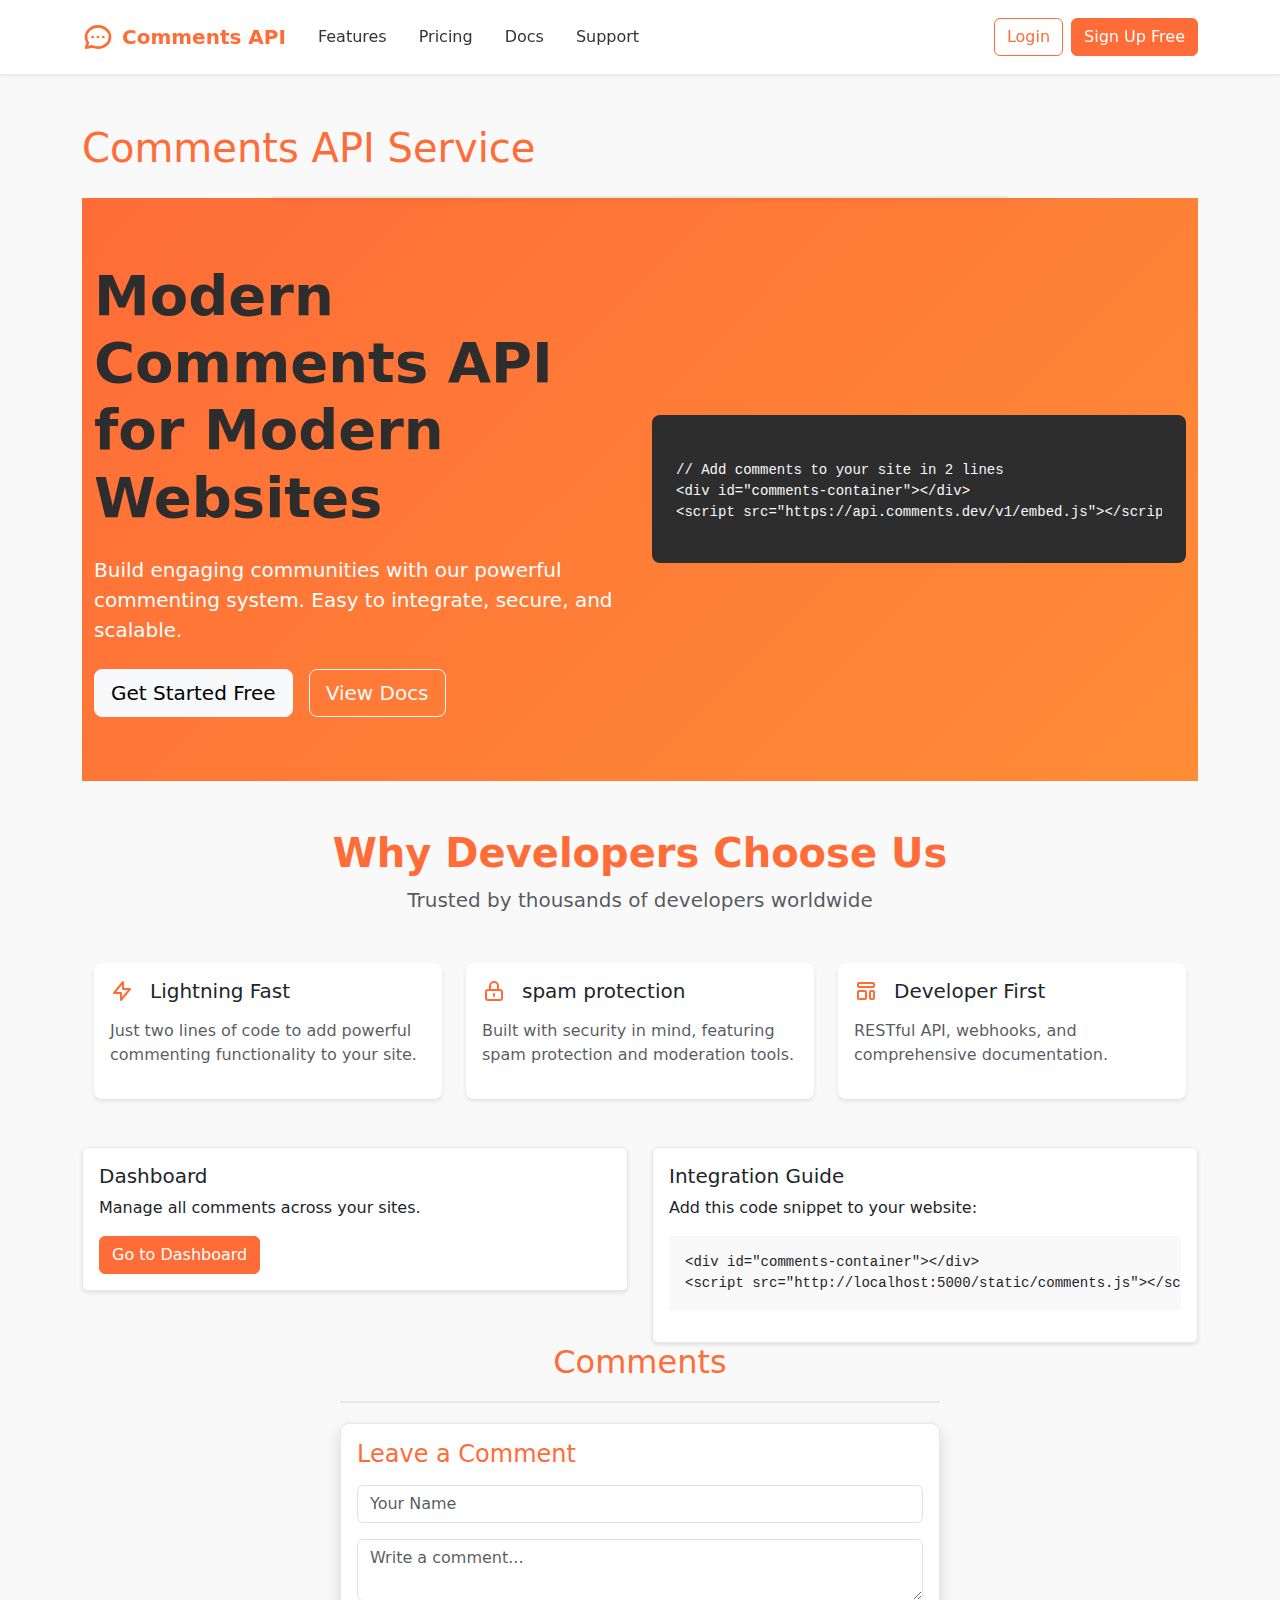
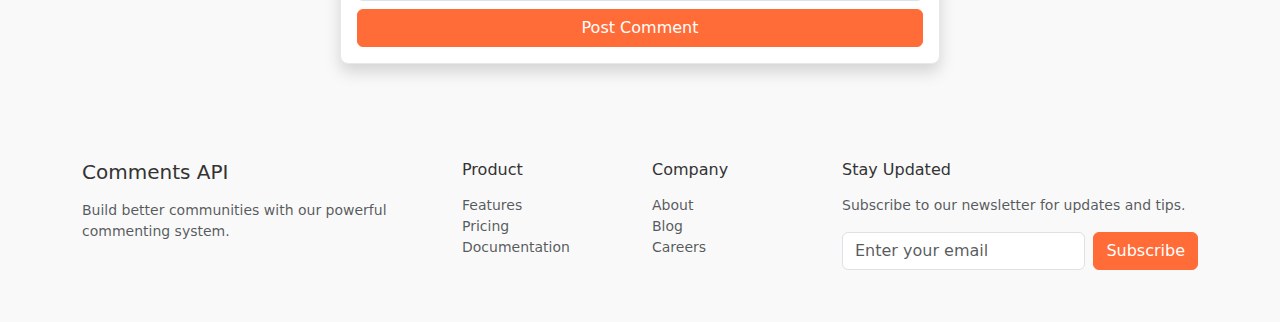
==== templates/index.html @ 55e624f7 "Initial commit" ====
﻿<!DOCTYPE html>
<html lang="en">
<head>
    <meta charset="UTF-8">
    <meta name="viewport" content="width=device-width, initial-scale=1.0">
    <meta name="description" content="Comments API Service - A powerful commenting system for your website">
    <meta name="keywords" content="comments api, commenting system, blog comments, website comments">
    <meta name="author" content="Your Name">
    <meta name="robots" content="index, follow">
    <title>Comments API - Simple and Powerful Commenting System</title>
    <link href="https://cdn.jsdelivr.net/npm/bootstrap@5.1.3/dist/css/bootstrap.min.css" rel="stylesheet">
    <style>
        :root {
            --primary-color: #FF6C37;
            --secondary-color: #707070;
            --background-color: #f9f9f9;
            --text-color: #333333;
            --border-color: #e8e8e8;
            --gradient-start: #FF6C37;
            --gradient-end: #FF8C37;
        }

        body {
            background-color: var(--background-color);
            color: var(--text-color);
            padding-top: 76px;
        }

        .comment-box { 
            max-width: 600px; 
            margin: 20px auto;
            background-color: white;
            border: 1px solid var(--border-color);
            border-radius: 8px;
        }

        .comment-card { 
            margin-bottom: 10px;
            border: 1px solid var(--border-color);
            transition: transform 0.2s ease;
        }

        .comment-card:hover {
            transform: translateY(-2px);
        }

        .btn-primary {
            background-color: var(--primary-color);
            border-color: var(--primary-color);
        }

        .btn-primary:hover {
            background-color: var(--secondary-color);
            border-color: var(--secondary-color);
        }

        .btn-outline-primary {
            color: var(--primary-color);
            border-color: var(--primary-color);
        }

        .btn-outline-primary:hover {
            background-color: var(--primary-color);
            border-color: var(--primary-color);
        }

        .card {
            border-color: var(--border-color);
            box-shadow: 0 2px 4px rgba(0,0,0,0.1);
        }

        .form-control:focus {
            border-color: var(--secondary-color);
            box-shadow: 0 0 0 0.2rem rgba(64, 64, 64, 0.25);
        }

        h1, h2, h4 {
            color: var(--primary-color);
        }

        .text-primary {
            color: var(--primary-color) !important;
        }

        .bg-light {
            background-color: var(--background-color) !important;
        }

        .small {
            font-size: 0.875rem;
        }

        /* Add new styles */
        .hero-section {
            background: linear-gradient(135deg, var(--gradient-start), var(--gradient-end));
            color: white;
            padding: 4rem 0;
            margin-top: -3rem;
            margin-bottom: 3rem;
        }

        .feature-card {
            border: none;
            border-radius: 8px;
            transition: all 0.3s ease;
        }

        .feature-card:hover {
            transform: translateY(-5px);
            box-shadow: 0 10px 20px rgba(0,0,0,0.1);
        }

        .api-example {
            background: #2d2d2d;
            color: #fff;
            border-radius: 8px;
            padding: 1.5rem;
            margin: 2rem 0;
        }

        /* Header styles */
        .navbar {
            padding: 1rem 0;
        }
        
        .navbar-brand {
            color: var(--primary-color) !important;
        }
        
        .nav-link {
            color: var(--text-color) !important;
            font-weight: 500;
            padding: 0.5rem 1rem !important;
            transition: color 0.2s ease;
        }
        
        .nav-link:hover {
            color: var(--primary-color) !important;
        }
    </style>
</head>
<body>
    <header class="fixed-top bg-white shadow-sm">
        <nav class="navbar navbar-expand-lg navbar-light">
            <div class="container">
                <a class="navbar-brand d-flex align-items-center" href="/">
                    <svg class="me-2" width="32" height="32" fill="none" stroke="currentColor" viewBox="0 0 24 24">
                        <path stroke-linecap="round" stroke-linejoin="round" stroke-width="2" 
                              d="M8 12h.01M12 12h.01M16 12h.01M21 12c0 4.418-4.03 8-9 8a9.863 9.863 0 01-4.255-.949L3 20l1.395-3.72C3.512 15.042 3 13.574 3 12c0-4.418 4.03-8 9-8s9 3.582 9 8z">
                        </path>
                    </svg>
                    <span class="fw-bold">Comments API</span>
                </a>
                <button class="navbar-toggler" type="button" data-bs-toggle="collapse" data-bs-target="#navbarNav">
                    <span class="navbar-toggler-icon"></span>
                </button>
                <div class="collapse navbar-collapse" id="navbarNav">
                    <ul class="navbar-nav me-auto">
                        <li class="nav-item">
                            <a class="nav-link" href="#features">Features</a>
                        </li>
                        <li class="nav-item">
                            <a class="nav-link" href="#pricing">Pricing</a>
                        </li>
                        <li class="nav-item">
                            <a class="nav-link" href="#documentation">Docs</a>
                        </li>
                        <li class="nav-item">
                            <a class="nav-link" href="#support">Support</a>
                        </li>
                    </ul>
                    <div class="d-flex gap-2">
                        <a href="/login" class="btn btn-outline-primary">Login</a>
                        <a href="/signup" class="btn btn-primary">Sign Up Free</a>
                    </div>
                </div>
            </div>
        </nav>
    </header>
    <div class="container mt-5">
        
        <h1 class="mb-4">Comments API Service</h1>
        
        <!-- New section with project info -->
        <div class="row mb-5">
            <div class="col-lg-8 mx-auto">
                <div class="card bg-light">
                    <!-- <div class="card-body">
                        <h2 class="h4 mb-3">Why Choose Our Comments API?</h2>
                        <div class="row g-4">
                            <div class="col-md-6">
                                <div class="d-flex align-items-start">
                                    <div class="flex-shrink-0">
                                        <svg class="text-primary" width="24" height="24" fill="none" stroke="currentColor" viewBox="0 0 24 24" xmlns="http://www.w3.org/2000/svg"><path stroke-linecap="round" stroke-linejoin="round" stroke-width="2" d="M13 10V3L4 14h7v7l9-11h-7z"></path></svg>
                                    </div>
                                    <div class="ms-3">
                                        <h5 class="h6">Easy Integration</h5>
                                        <p class="small text-muted">Just two lines of code to add powerful commenting functionality to your site.</p>
                                    </div>
                                </div>
                            </div>
                            <div class="col-md-6">
                                <div class="d-flex align-items-start">
                                    <div class="flex-shrink-0">
                                        <svg class="text-primary" width="24" height="24" fill="none" stroke="currentColor" viewBox="0 0 24 24" xmlns="http://www.w3.org/2000/svg"><path stroke-linecap="round" stroke-linejoin="round" stroke-width="2" d="M12 15v2m-6 4h12a2 2 0 002-2v-6a2 2 0 00-2-2H6a2 2 0 00-2 2v6a2 2 0 002 2zm10-10V7a4 4 0 00-8 0v4h8z"></path></svg>
                                    </div>
                                    <div class="ms-3">
                                        <h5 class="h6">Secure & Reliable</h5>
                                        <p class="small text-muted">Built with security in mind, featuring spam protection and moderation tools.</p>
                                    </div>
                                </div>
                            </div>
                        </div>
                    </div> -->
                </div>
            </div>
        </div>
        <!-- End new section -->

        <div class="hero-section">
            <div class="container">
                <div class="row align-items-center">
                    <div class="col-lg-6">
                        <h1 class="display-4 fw-bold mb-4"style="color: #2d2d2d;">Modern Comments API for Modern Websites</h1>
                        <p class="lead mb-4">Build engaging communities with our powerful commenting system. Easy to integrate, secure, and scalable.</p>
                        <div class="d-flex gap-3">
                            <a href="/signup" class="btn btn-light btn-lg">Get Started Free</a>
                            <a href="#documentation" class="btn btn-outline-light btn-lg">View Docs</a>
                        </div>
                    </div>
                    <div class="col-lg-6">
                        <div class="api-example">
                            <pre><code class="text-light">
// Add comments to your site in 2 lines
&lt;div id="comments-container"&gt;&lt;/div&gt;
&lt;script src="https://api.comments.dev/v1/embed.js"&gt;&lt;/script&gt;</code></pre>
                        </div>
                    </div>
                </div>
            </div>
        </div>

        <div class="container mb-5">
            <div class="text-center mb-5">
                <h2 class="display-6 fw-bold">Why Developers Choose Us</h2>
                <p class="lead text-muted">Trusted by thousands of developers worldwide</p>
            </div>

            <div class="row g-4">
                <div class="col-md-4">
                    <div class="feature-card card h-100">
                        <div class="card-body">
                            <div class="d-flex align-items-center mb-3">
                                <svg class="text-primary me-3" width="24" height="24" fill="none" stroke="currentColor" viewBox="0 0 24 24">
                                    <path stroke-linecap="round" stroke-linejoin="round" stroke-width="2" d="M13 10V3L4 14h7v7l9-11h-7z"/>
                                </svg>
                                <h3 class="h5 mb-0">Lightning Fast</h3>
                            </div>
                            <p class="text-muted">Just two lines of code to add powerful commenting functionality to your site.</p>
                        </div>
                    </div>
                </div>
                <div class="col-md-4">
                    <div class="feature-card card h-100">
                        <div class="card-body">
                            <div class="d-flex align-items-center mb-3">
                                <svg class="text-primary me-3" width="24" height="24" fill="none" stroke="currentColor" viewBox="0 0 24 24">
                                    <path stroke-linecap="round" stroke-linejoin="round" stroke-width="2" d="M12 15v2m-6 4h12a2 2 0 002-2v-6a2 2 0 00-2-2H6a2 2 0 00-2 2v6a2 2 0 002 2zm10-10V7a4 4 0 00-8 0v4h8z"/>
                                </svg>
                                <h3 class="h5 mb-0">spam protection</h3>
                            </div>
                            <p class="text-muted">Built with security in mind, featuring spam protection and moderation tools.</p>
                        </div>
                    </div>
                </div>
                <div class="col-md-4">
                    <div class="feature-card card h-100">
                        <div class="card-body">
                            <div class="d-flex align-items-center mb-3">
                                <svg class="text-primary me-3" width="24" height="24" fill="none" stroke="currentColor" viewBox="0 0 24 24">
                                    <path stroke-linecap="round" stroke-linejoin="round" stroke-width="2" d="M4 5a1 1 0 011-1h14a1 1 0 011 1v2a1 1 0 01-1 1H5a1 1 0 01-1-1V5zM4 13a1 1 0 011-1h6a1 1 0 011 1v6a1 1 0 01-1 1H5a1 1 0 01-1-1v-6zM16 13a1 1 0 011-1h2a1 1 0 011 1v6a1 1 0 01-1 1h-2a1 1 0 01-1-1v-6z"/>
                                </svg>
                                <h3 class="h5 mb-0">Developer First</h3>
                            </div>
                            <p class="text-muted">RESTful API, webhooks, and comprehensive documentation.</p>
                        </div>
                    </div>
                </div>
            </div>
        </div>

        <div class="row mt-4">
            <div class="col-md-6">
                <div class="card">
                    <div class="card-body">
                        <h5 class="card-title">Dashboard</h5>
                        <p class="card-text">Manage all comments across your sites.</p>
                        <a href="/dashboard" class="btn btn-primary">Go to Dashboard</a>
                    </div>
                </div>
            </div>
            <div class="col-md-6">
                <div class="card">
                    <div class="card-body">
                        <h5 class="card-title">Integration Guide</h5>
                        <p class="card-text">Add this code snippet to your website:</p>
                        <pre class="bg-light p-3"><code>&lt;div id="comments-container"&gt;&lt;/div&gt;
&lt;script src="http://localhost:5000/static/comments.js"&gt;&lt;/script&gt;</code></pre>
                    </div>
                </div>
            </div>
        </div>
        <h2 class="text-center">Comments</h2>
        <div id="comments-section" class="comment-box"></div>

        <div class="comment-box card p-3 shadow">
            <h4>Leave a Comment</h4>
            <input type="text" id="usernameBox" class="form-control my-2" placeholder="Your Name">
            <textarea id="commentBox" class="form-control my-2" placeholder="Write a comment..."></textarea>
            <button class="btn btn-primary" onclick="postComment()">Post Comment</button>
        </div>
    </div>
    
    <footer class="bg-light py-5 mt-5">
        <div class="container">
            <div class="row g-4">
                <div class="col-md-4">
                    <h5 class="mb-3">Comments API</h5>
                    <p class="text-muted small">Build better communities with our powerful commenting system.</p>
                </div>
                <div class="col-md-2">
                    <h6 class="mb-3">Product</h6>
                    <ul class="list-unstyled small">
                        <li><a href="#" class="text-muted text-decoration-none">Features</a></li>
                        <li><a href="#" class="text-muted text-decoration-none">Pricing</a></li>
                        <li><a href="#" class="text-muted text-decoration-none">Documentation</a></li>
                    </ul>
                </div>
                <div class="col-md-2">
                    <h6 class="mb-3">Company</h6>
                    <ul class="list-unstyled small">
                        <li><a href="#" class="text-muted text-decoration-none">About</a></li>
                        <li><a href="#" class="text-muted text-decoration-none">Blog</a></li>
                        <li><a href="#" class="text-muted text-decoration-none">Careers</a></li>
                    </ul>
                </div>
                <div class="col-md-4">
                    <h6 class="mb-3">Stay Updated</h6>
                    <p class="text-muted small">Subscribe to our newsletter for updates and tips.</p>
                    <form class="d-flex">
                        <input type="email" class="form-control me-2" placeholder="Enter your email">
                        <button class="btn btn-primary">Subscribe</button>
                    </form>
                </div>
            </div>
        </div>
    </footer>

    <script src="https://cdn.jsdelivr.net/npm/bootstrap@5.3.0/dist/js/bootstrap.bundle.min.js"></script>
    <script>
        const blogUrl = window.location.href;

        async function fetchComments() {
            const response = await fetch(`http://127.0.0.1:5000/get_comments?blog_url=${blogUrl}`);
            const comments = await response.json();
            let commentHTML = "";
            comments.forEach(c => {
                commentHTML += `
                    <div class="card comment-card p-2">
                        <div class="card-body">
                            <h6 class="card-title">${c.username} <small class="text-muted">${new Date(c.timestamp).toLocaleString()}</small></h6>
                            <p class="card-text">${c.comment}</p>
                        </div>
                    </div>
                `;
            });
            document.getElementById("comments-section").innerHTML = commentHTML || "<p>No comments yet.</p>";
        }

        async function postComment() {
            const username = document.getElementById("usernameBox").value.trim();
            const comment = document.getElementById("commentBox").value.trim();

            if (!username || !comment) {
                alert("Please enter your name and comment!");
                return;
            }

            await fetch("http://127.0.0.1:5000/add_comment", {
                method: "POST",
                headers: { "Content-Type": "application/json" },
                body: JSON.stringify({ blog_url: blogUrl, username, comment })
            });

            document.getElementById("usernameBox").value = "";
            document.getElementById("commentBox").value = "";
            fetchComments();
        }

        fetchComments();
    </script>
    <script src="{{ url_for('static', filename='js/comments.js') }}"></script>
</body>
</html>
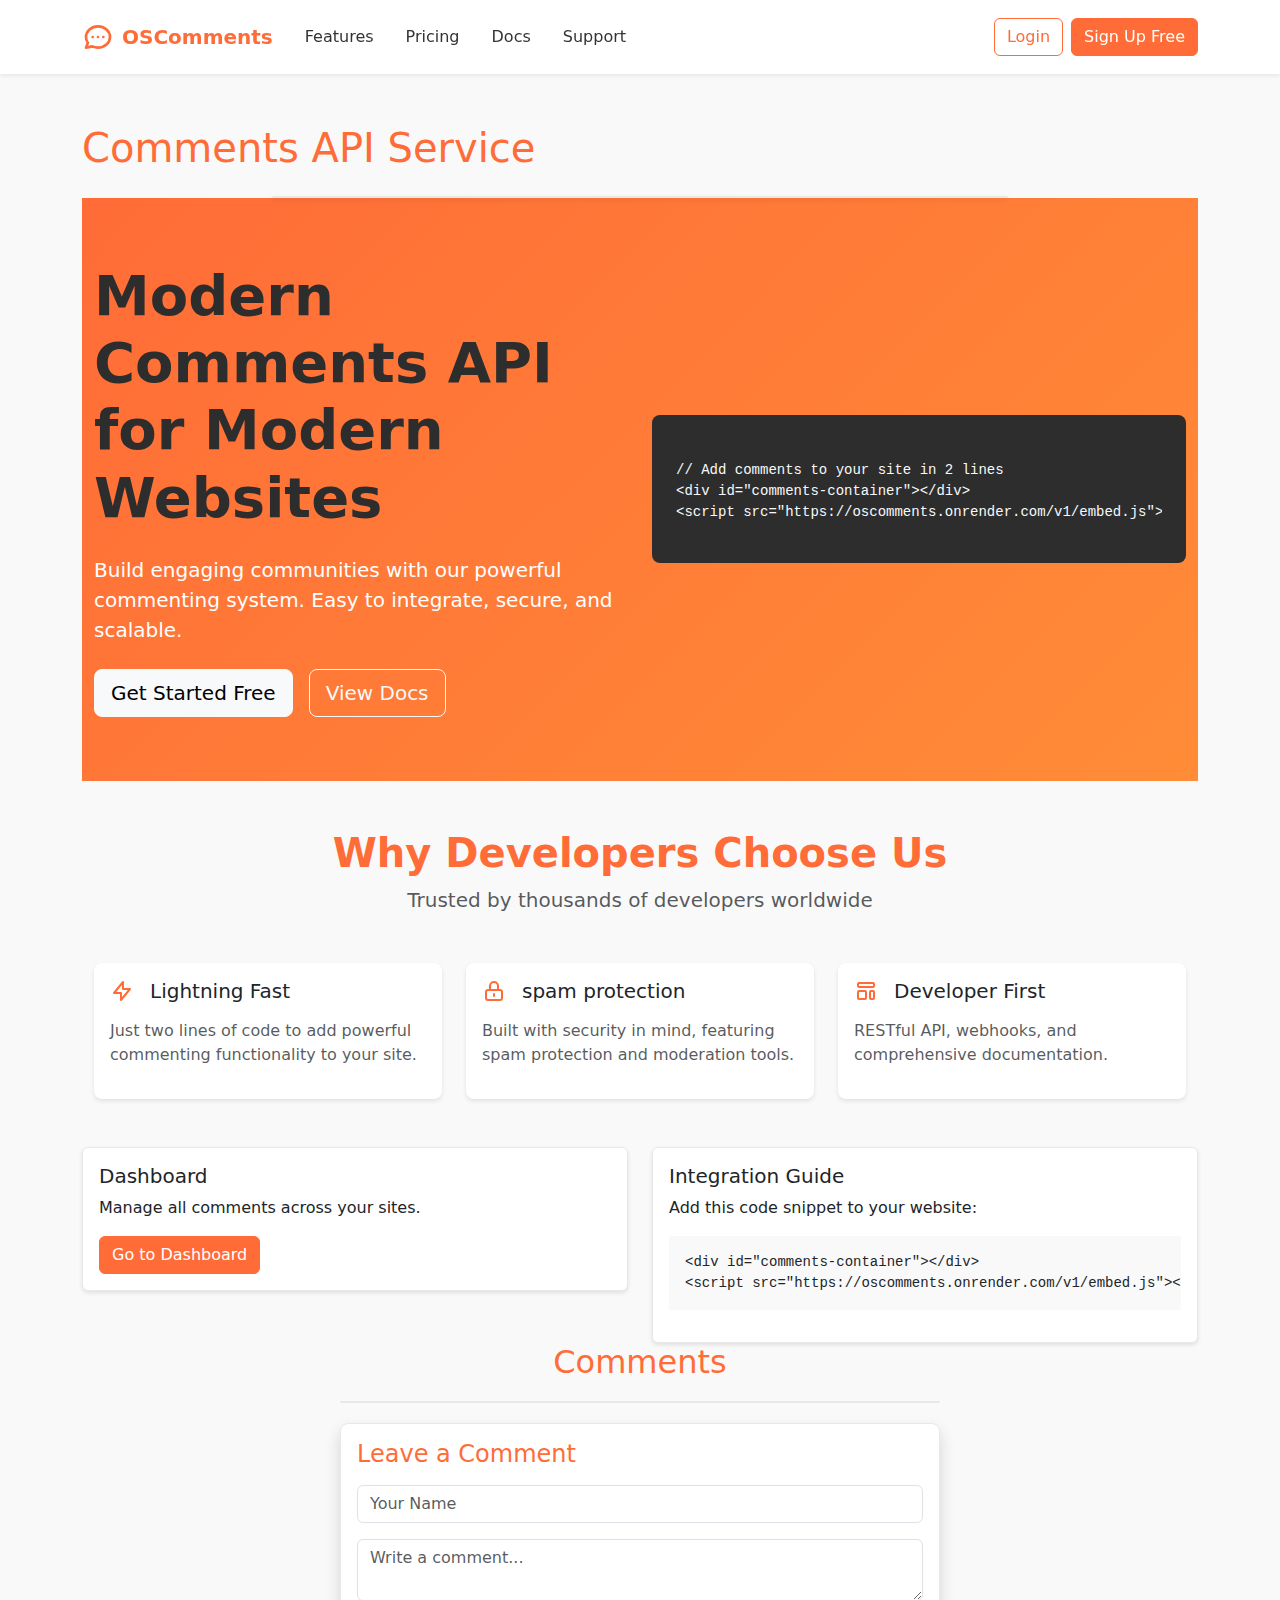
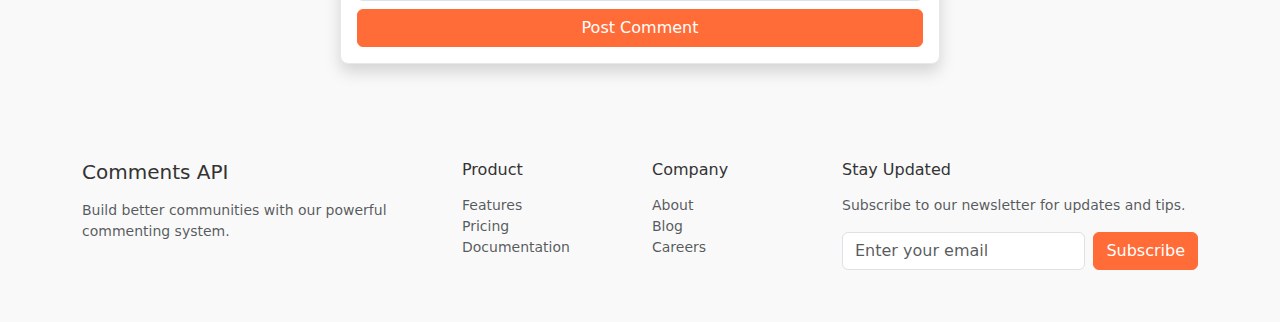
==== commit c8610789: "Update embed URLs to point to oscomments.onrender.com" ====
--- a/templates/index.html
+++ b/templates/index.html
@@ -149,7 +149,7 @@
                               d="M8 12h.01M12 12h.01M16 12h.01M21 12c0 4.418-4.03 8-9 8a9.863 9.863 0 01-4.255-.949L3 20l1.395-3.72C3.512 15.042 3 13.574 3 12c0-4.418 4.03-8 9-8s9 3.582 9 8z">
                         </path>
                     </svg>
-                    <span class="fw-bold">Comments API</span>
+                    <span class="fw-bold">OSComments</span>
                 </a>
                 <button class="navbar-toggler" type="button" data-bs-toggle="collapse" data-bs-target="#navbarNav">
                     <span class="navbar-toggler-icon"></span>
@@ -233,7 +233,7 @@
                             <pre><code class="text-light">
 // Add comments to your site in 2 lines
 &lt;div id="comments-container"&gt;&lt;/div&gt;
-&lt;script src="https://api.comments.dev/v1/embed.js"&gt;&lt;/script&gt;</code></pre>
+&lt;script src="https://oscomments.onrender.com/v1/embed.js"&gt;&lt;/script&gt;</code></pre>
                         </div>
                     </div>
                 </div>
@@ -305,7 +305,7 @@
                         <h5 class="card-title">Integration Guide</h5>
                         <p class="card-text">Add this code snippet to your website:</p>
                         <pre class="bg-light p-3"><code>&lt;div id="comments-container"&gt;&lt;/div&gt;
-&lt;script src="http://localhost:5000/static/comments.js"&gt;&lt;/script&gt;</code></pre>
+&lt;script src="https://oscomments.onrender.com/v1/embed.js"&gt;&lt;/script&gt;</code></pre>
                     </div>
                 </div>
             </div>
